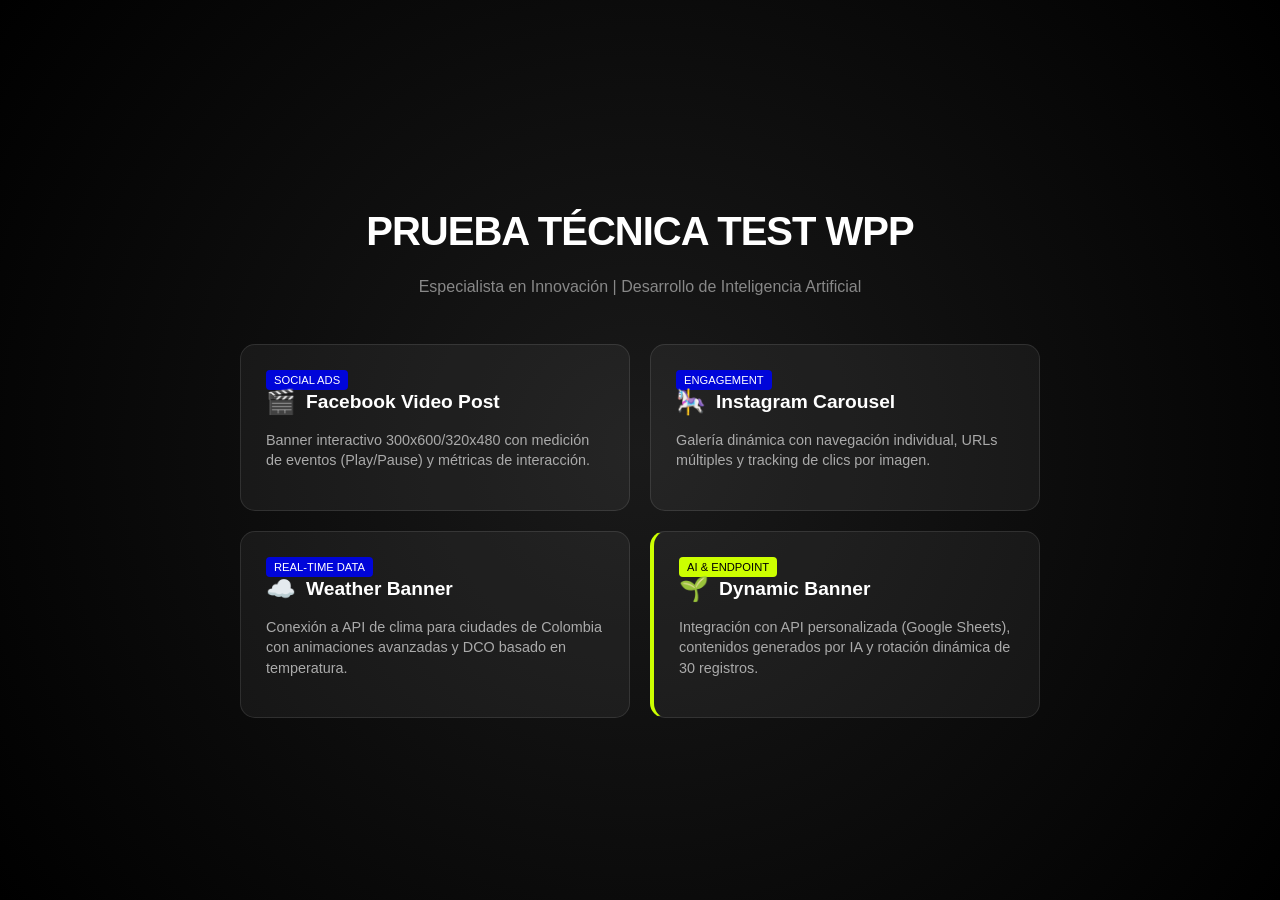
==== index.html @ 9fc3d442 "Completed test" ====
<!DOCTYPE html>
<html lang="es">
<head>
    <meta charset="UTF-8">
    <meta name="viewport" content="width=device-width, initial-scale=1.0">
    <title>Prueba Técnica Test WPP | Juan</title>
    <style>
        :root {
            --wpp-blue: #0005d9;
            --dark-bg: #0a0a0a;
            --glass: rgba(255, 255, 255, 0.05);
            --accent: #ccff00; /* Color de EverGreen */
        }

        body {
            background-color: var(--dark-bg);
            color: white;
            font-family: 'Segoe UI', sans-serif;
            display: flex;
            flex-direction: column;
            align-items: center;
            justify-content: center;
            min-height: 100vh;
            margin: 0;
            background-image: radial-gradient(circle at 50% 50%, #1a1a1a 0%, #000 100%);
        }

        h1 {
            font-size: 2.5rem;
            margin-bottom: 0.5rem;
            letter-spacing: -1px;
            text-transform: uppercase;
        }

        p.subtitle {
            color: #888;
            margin-bottom: 3rem;
        }

        .project-grid {
            display: grid;
            grid-template-columns: repeat(2, 1fr);
            gap: 20px;
            max-width: 800px;
            width: 90%;
        }

        .project-card {
            background: var(--glass);
            border: 1px solid rgba(255, 255, 255, 0.1);
            padding: 25px;
            border-radius: 15px;
            text-decoration: none;
            color: white;
            transition: all 0.4s cubic-bezier(0.175, 0.885, 0.32, 1.275);
            position: relative;
            overflow: hidden;
        }

        .project-card:hover {
            transform: translateY(-10px);
            background: rgba(255, 255, 255, 0.1);
            border-color: var(--accent);
            box-shadow: 0 10px 30px rgba(204, 255, 0, 0.1);
        }

        .project-card h3 {
            margin: 0 0 10px 0;
            font-size: 1.2rem;
            display: flex;
            align-items: center;
            gap: 10px;
        }

        .project-card p {
            font-size: 0.9rem;
            color: #aaa;
            line-height: 1.4;
        }

        .badge {
            font-size: 0.7rem;
            padding: 4px 8px;
            background: var(--wpp-blue);
            border-radius: 4px;
            text-transform: uppercase;
        }

        .icon { font-size: 1.5rem; }

        @media (max-width: 600px) {
            .project-grid { grid-template-columns: 1fr; }
        }
    </style>
</head>
<body>

    <h1>Prueba Técnica Test WPP</h1>
    <p class="subtitle">Especialista en Innovación | Desarrollo de Inteligencia Artificial</p>

    <div class="project-grid">
        
        <a href="facebook/index.html" class="project-card">
            <span class="badge">Social Ads</span>
            <h3><span class="icon">🎬</span> Facebook Video Post</h3>
            <p>Banner interactivo 300x600/320x480 con medición de eventos (Play/Pause) y métricas de interacción.</p>
        </a>

        <a href="instagram/index.html" class="project-card">
            <span class="badge">Engagement</span>
            <h3><span class="icon">🎠</span> Instagram Carousel</h3>
            <p>Galería dinámica con navegación individual, URLs múltiples y tracking de clics por imagen.</p>
        </a>

        <a href="Dynamic-Weather/index.html" class="project-card">
            <span class="badge">Real-Time Data</span>
            <h3><span class="icon">☁️</span> Weather Banner</h3>
            <p>Conexión a API de clima para ciudades de Colombia con animaciones avanzadas y DCO basado en temperatura.</p>
        </a>

        <a href="API-dinamica/index.html" class="project-card" style="border-left: 4px solid var(--accent);">
            <span class="badge" style="background: var(--accent); color: black;">AI & Endpoint</span>
            <h3><span class="icon">🌱</span> Dynamic Banner</h3>
            <p>Integración con API personalizada (Google Sheets), contenidos generados por IA y rotación dinámica de 30 registros.</p>
        </a>

    </div>

</body>
</html>
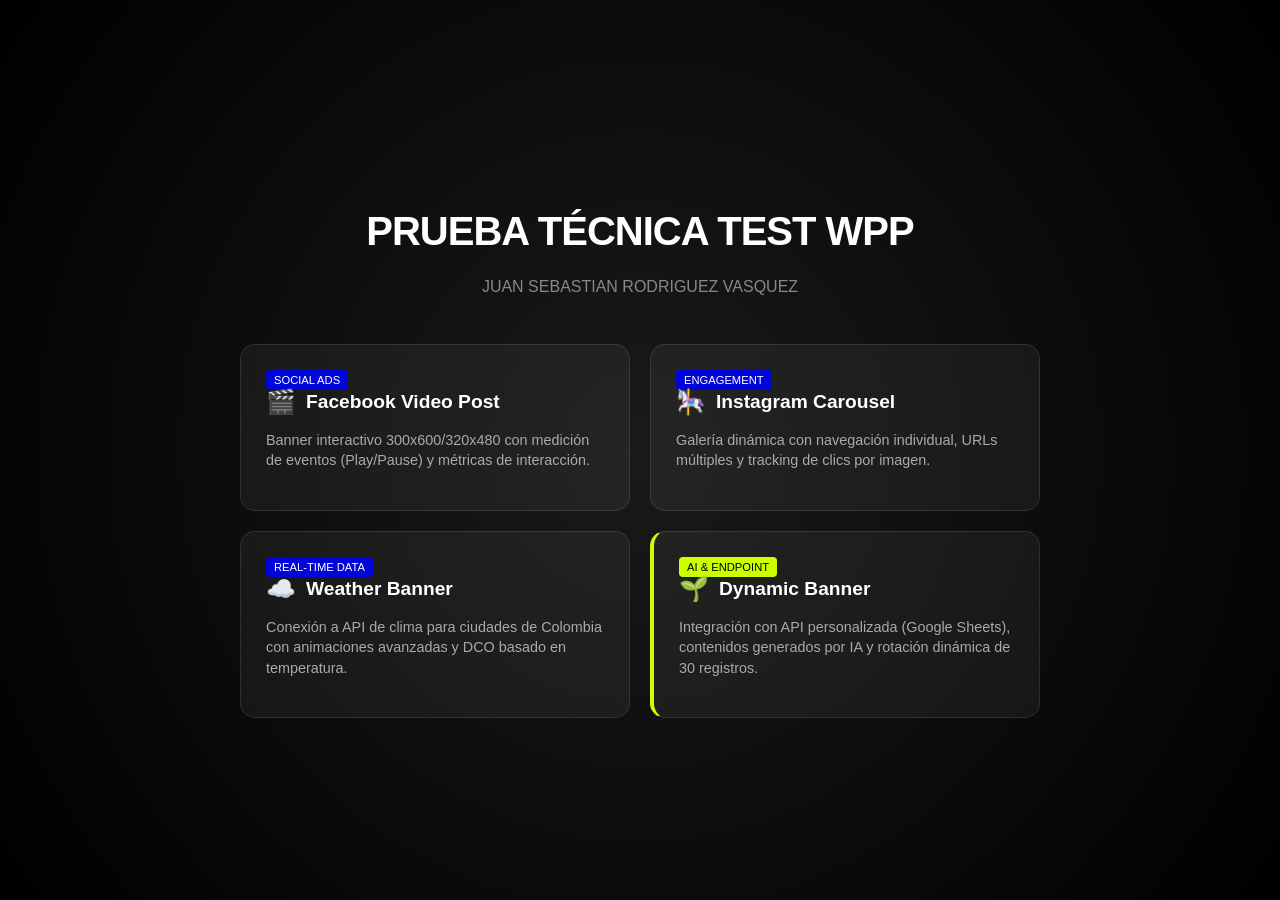
==== commit 76c09f23: "Code improvements update" ====
--- a/index.html
+++ b/index.html
@@ -96,7 +96,7 @@
 <body>
 
     <h1>Prueba Técnica Test WPP</h1>
-    <p class="subtitle">Especialista en Innovación | Desarrollo de Inteligencia Artificial</p>
+    <p class="subtitle">JUAN SEBASTIAN RODRIGUEZ VASQUEZ</p>
 
     <div class="project-grid">
         
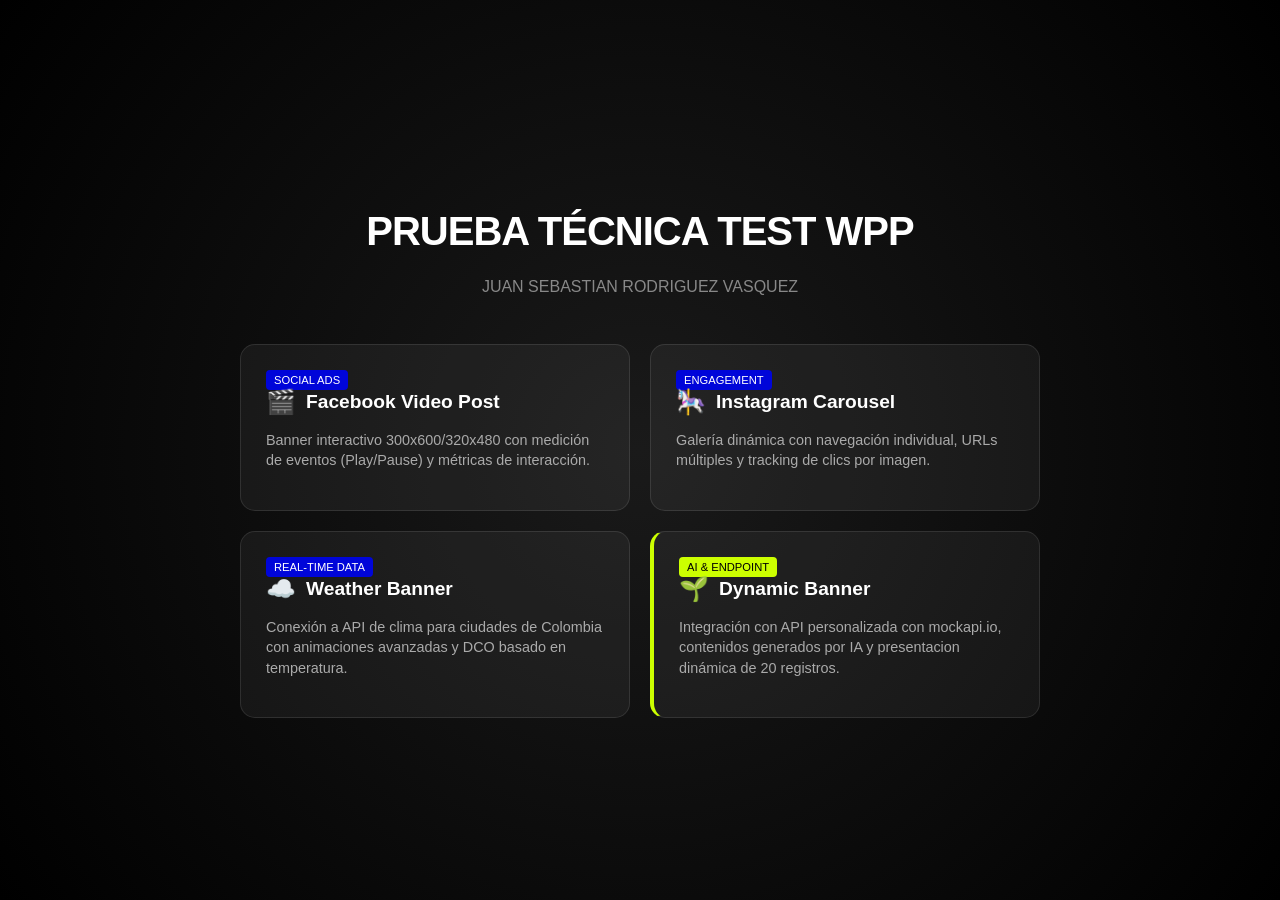
==== commit 9452af32: "modify tag" ====
--- a/index.html
+++ b/index.html
@@ -121,7 +121,7 @@
         <a href="API-dinamica/index.html" class="project-card" style="border-left: 4px solid var(--accent);">
             <span class="badge" style="background: var(--accent); color: black;">AI & Endpoint</span>
             <h3><span class="icon">🌱</span> Dynamic Banner</h3>
-            <p>Integración con API personalizada (Google Sheets), contenidos generados por IA y rotación dinámica de 30 registros.</p>
+            <p>Integración con API personalizada con mockapi.io, contenidos generados por IA y presentacion dinámica de 20 registros.</p>
         </a>
 
     </div>
